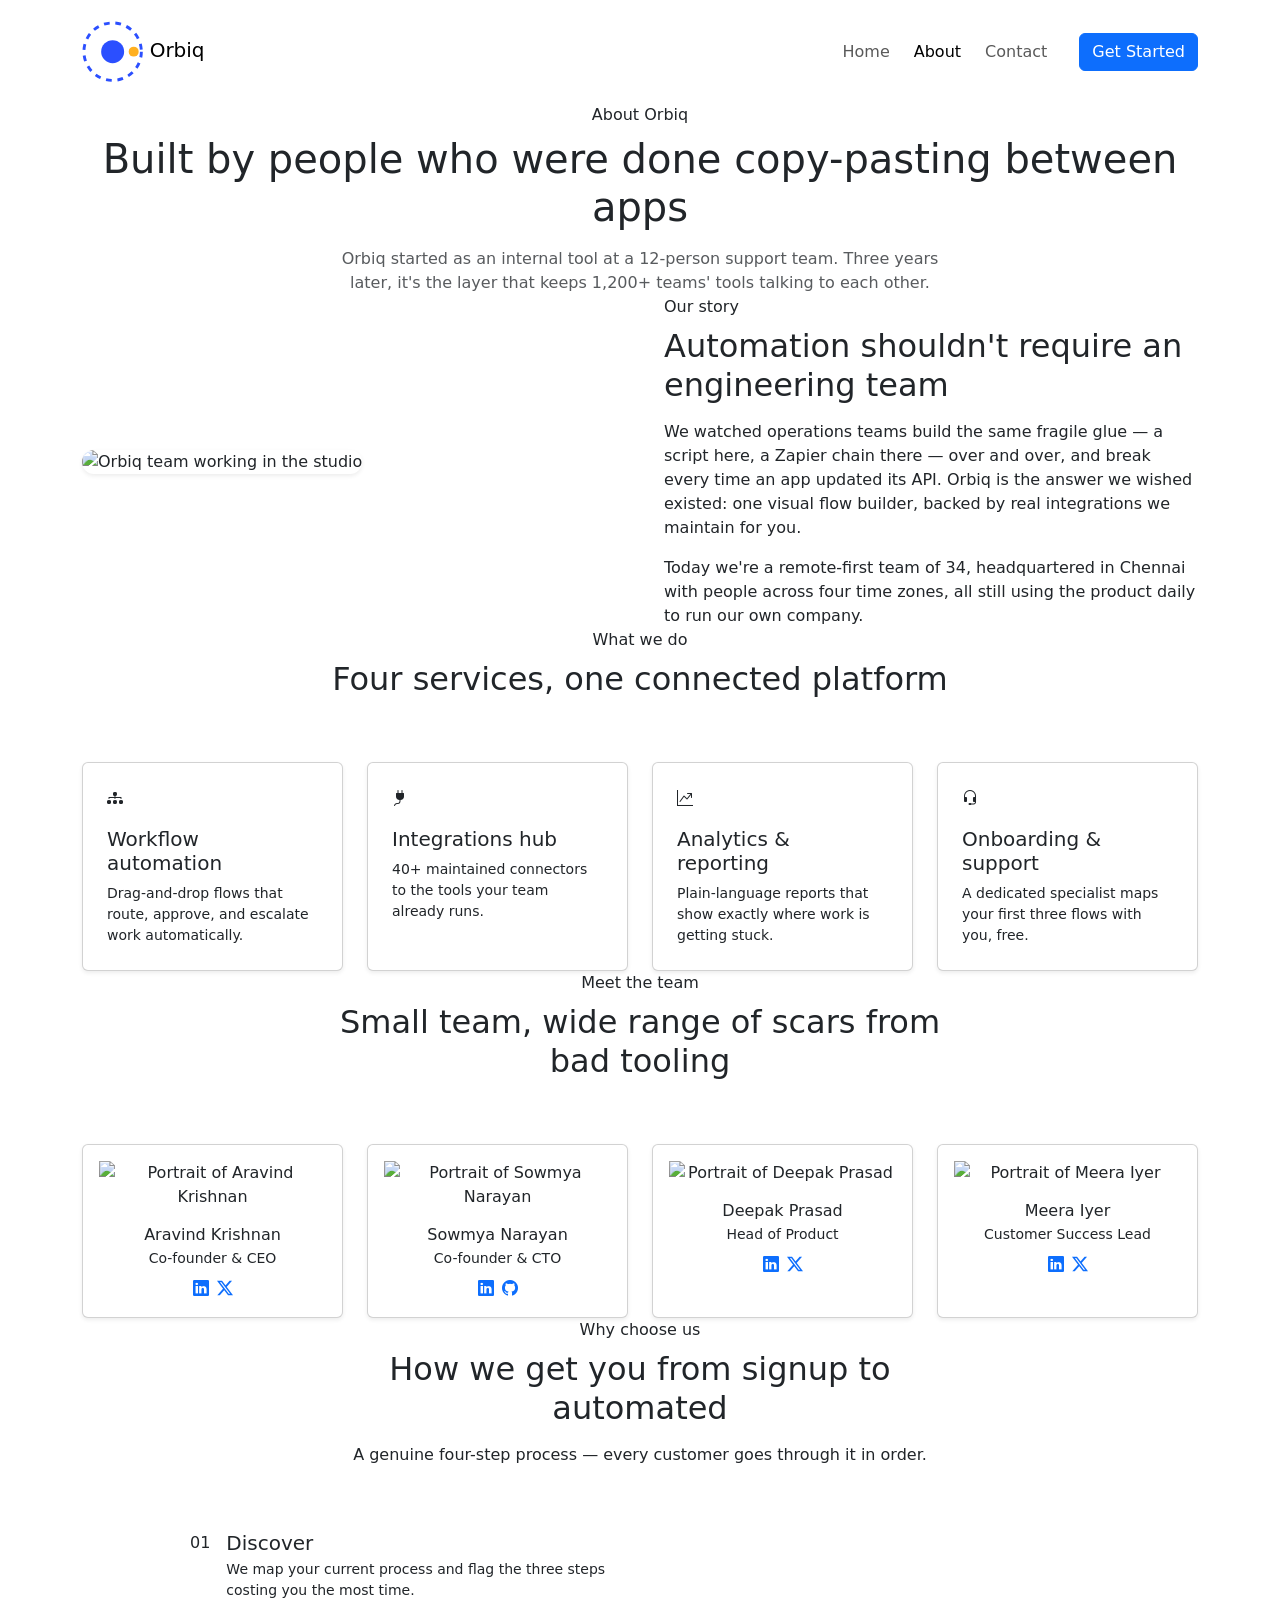
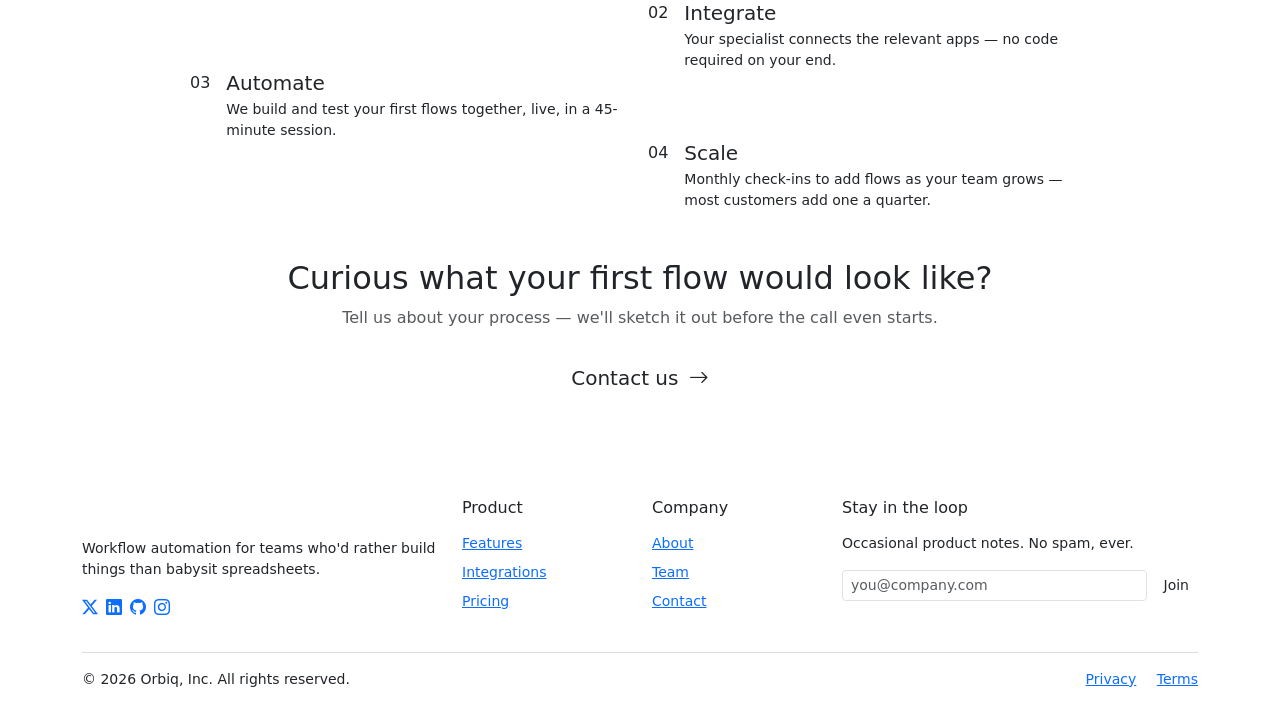
==== task1/about.html @ 512abdff "feat: Adding the Boilerplate" ====
<!DOCTYPE html>
<html lang="en">
<head>
  <meta charset="UTF-8">
  <meta name="viewport" content="width=device-width, initial-scale=1.0">
  <title>About Orbiq — Who we are and how we work</title>
  <meta name="description" content="Learn about Orbiq's mission, services, team, and the process we follow to get you automated.">

  <link href="https://cdn.jsdelivr.net/npm/bootstrap@5.3.3/dist/css/bootstrap.min.css" rel="stylesheet">
  <link rel="stylesheet" href="https://cdn.jsdelivr.net/npm/bootstrap-icons@1.11.3/font/bootstrap-icons.min.css">
  <link rel="preconnect" href="https://fonts.googleapis.com">
  <link href="https://fonts.googleapis.com/css2?family=Space+Grotesk:wght@500;600;700&family=Inter:wght@400;500;600;700&family=IBM+Plex+Mono:wght@500&display=swap" rel="stylesheet">
  <link rel="stylesheet" href="css/style.css">
</head>
<body>

  <!-- ==================== NAVBAR ==================== -->
  <header>
    <nav class="navbar navbar-expand-lg sticky-top py-3">
      <div class="container">
        <a class="navbar-brand" href="index.html">
          <svg class="brand-mark" viewBox="0 0 32 32" fill="none" xmlns="http://www.w3.org/2000/svg" aria-hidden="true">
            <circle cx="16" cy="16" r="15" stroke="#2B4FFF" stroke-width="1.5" stroke-dasharray="3 3"/>
            <circle cx="16" cy="16" r="6" fill="#2B4FFF"/>
            <circle cx="27" cy="16" r="2.6" fill="#FFB020"/>
          </svg>
          Orbiq
        </a>
        <button class="navbar-toggler" type="button" data-bs-toggle="collapse" data-bs-target="#mainNav"
                aria-controls="mainNav" aria-expanded="false" aria-label="Toggle navigation">
          <span class="navbar-toggler-icon"></span>
        </button>
        <div class="collapse navbar-collapse" id="mainNav">
          <ul class="navbar-nav ms-auto align-items-lg-center gap-lg-2">
            <li class="nav-item"><a class="nav-link" href="index.html">Home</a></li>
            <li class="nav-item"><a class="nav-link active" aria-current="page" href="about.html">About</a></li>
            <li class="nav-item"><a class="nav-link" href="contact.html">Contact</a></li>
            <li class="nav-item ms-lg-3 mt-2 mt-lg-0">
              <a class="btn btn-primary" href="contact.html">Get Started</a>
            </li>
          </ul>
        </div>
      </div>
    </nav>
  </header>

  <main>
    <!-- ==================== PAGE HEADER ==================== -->
    <section class="page-header">
      <div class="container text-center">
        <p class="eyebrow mb-2">About Orbiq</p>
        <h1 class="mb-3">Built by people who were done copy-pasting between apps</h1>
        <p class="mb-0 opacity-75 mx-auto" style="max-width: 640px;">
          Orbiq started as an internal tool at a 12-person support team. Three years later,
          it's the layer that keeps 1,200+ teams' tools talking to each other.
        </p>
      </div>
    </section>

    <!-- ==================== INTRO ==================== -->
    <section class="section">
      <div class="container">
        <div class="row align-items-center g-5">
          <div class="col-lg-6">
            <img src="https://placehold.co/640x480/EEF1FF/2B4FFF?text=Orbiq+HQ" class="img-fluid rounded-4 shadow-sm" alt="Orbiq team working in the studio">
          </div>
          <div class="col-lg-6">
            <p class="eyebrow mb-2">Our story</p>
            <h2 class="mb-3">Automation shouldn't require an engineering team</h2>
            <p class="text-muted-2 mb-3">
              We watched operations teams build the same fragile glue — a script here, a Zapier
              chain there — over and over, and break every time an app updated its API. Orbiq
              is the answer we wished existed: one visual flow builder, backed by real
              integrations we maintain for you.
            </p>
            <p class="text-muted-2 mb-0">
              Today we're a remote-first team of 34, headquartered in Chennai with people
              across four time zones, all still using the product daily to run our own company.
            </p>
          </div>
        </div>
      </div>
    </section>

    <!-- ==================== SERVICES ==================== -->
    <section class="section section-surface">
      <div class="container">
        <div class="row justify-content-center text-center mb-5">
          <div class="col-lg-7">
            <p class="eyebrow mb-2">What we do</p>
            <h2 class="mb-3">Four services, one connected platform</h2>
          </div>
        </div>
        <div class="row g-4">
          <div class="col-md-6 col-lg-3">
            <div class="card card-service h-100 p-4 shadow-sm">
              <div class="icon-tile mb-3"><i class="bi bi-diagram-3-fill"></i></div>
              <h3 class="h5">Workflow automation</h3>
              <p class="text-muted-2 mb-0 small">Drag-and-drop flows that route, approve, and escalate work automatically.</p>
            </div>
          </div>
          <div class="col-md-6 col-lg-3">
            <div class="card card-service h-100 p-4 shadow-sm">
              <div class="icon-tile mb-3"><i class="bi bi-plug-fill"></i></div>
              <h3 class="h5">Integrations hub</h3>
              <p class="text-muted-2 mb-0 small">40+ maintained connectors to the tools your team already runs.</p>
            </div>
          </div>
          <div class="col-md-6 col-lg-3">
            <div class="card card-service h-100 p-4 shadow-sm">
              <div class="icon-tile mb-3"><i class="bi bi-graph-up-arrow"></i></div>
              <h3 class="h5">Analytics &amp; reporting</h3>
              <p class="text-muted-2 mb-0 small">Plain-language reports that show exactly where work is getting stuck.</p>
            </div>
          </div>
          <div class="col-md-6 col-lg-3">
            <div class="card card-service h-100 p-4 shadow-sm">
              <div class="icon-tile mb-3"><i class="bi bi-headset"></i></div>
              <h3 class="h5">Onboarding &amp; support</h3>
              <p class="text-muted-2 mb-0 small">A dedicated specialist maps your first three flows with you, free.</p>
            </div>
          </div>
        </div>
      </div>
    </section>

    <!-- ==================== TEAM ==================== -->
    <section class="section" id="team">
      <div class="container">
        <div class="row justify-content-center text-center mb-5">
          <div class="col-lg-7">
            <p class="eyebrow mb-2">Meet the team</p>
            <h2 class="mb-3">Small team, wide range of scars from bad tooling</h2>
          </div>
        </div>
        <div class="row g-4">
          <div class="col-sm-6 col-lg-3">
            <div class="card card-team h-100 p-3 text-center shadow-sm">
              <img src="https://placehold.co/300x300/2B4FFF/FFFFFF?text=AK" class="team-photo mb-3" alt="Portrait of Aravind Krishnan">
              <h3 class="h6 mb-1">Aravind Krishnan</h3>
              <p class="text-muted-2 small mb-2">Co-founder &amp; CEO</p>
              <div class="d-flex justify-content-center gap-2">
                <a href="#" class="text-muted-2" aria-label="Aravind on LinkedIn"><i class="bi bi-linkedin"></i></a>
                <a href="#" class="text-muted-2" aria-label="Aravind on Twitter / X"><i class="bi bi-twitter-x"></i></a>
              </div>
            </div>
          </div>
          <div class="col-sm-6 col-lg-3">
            <div class="card card-team h-100 p-3 text-center shadow-sm">
              <img src="https://placehold.co/300x300/1E3ACC/FFFFFF?text=SN" class="team-photo mb-3" alt="Portrait of Sowmya Narayan">
              <h3 class="h6 mb-1">Sowmya Narayan</h3>
              <p class="text-muted-2 small mb-2">Co-founder &amp; CTO</p>
              <div class="d-flex justify-content-center gap-2">
                <a href="#" class="text-muted-2" aria-label="Sowmya on LinkedIn"><i class="bi bi-linkedin"></i></a>
                <a href="#" class="text-muted-2" aria-label="Sowmya on GitHub"><i class="bi bi-github"></i></a>
              </div>
            </div>
          </div>
          <div class="col-sm-6 col-lg-3">
            <div class="card card-team h-100 p-3 text-center shadow-sm">
              <img src="https://placehold.co/300x300/FFB020/14171F?text=DP" class="team-photo mb-3" alt="Portrait of Deepak Prasad">
              <h3 class="h6 mb-1">Deepak Prasad</h3>
              <p class="text-muted-2 small mb-2">Head of Product</p>
              <div class="d-flex justify-content-center gap-2">
                <a href="#" class="text-muted-2" aria-label="Deepak on LinkedIn"><i class="bi bi-linkedin"></i></a>
                <a href="#" class="text-muted-2" aria-label="Deepak on Twitter / X"><i class="bi bi-twitter-x"></i></a>
              </div>
            </div>
          </div>
          <div class="col-sm-6 col-lg-3">
            <div class="card card-team h-100 p-3 text-center shadow-sm">
              <img src="https://placehold.co/300x300/5B6472/FFFFFF?text=MI" class="team-photo mb-3" alt="Portrait of Meera Iyer">
              <h3 class="h6 mb-1">Meera Iyer</h3>
              <p class="text-muted-2 small mb-2">Customer Success Lead</p>
              <div class="d-flex justify-content-center gap-2">
                <a href="#" class="text-muted-2" aria-label="Meera on LinkedIn"><i class="bi bi-linkedin"></i></a>
                <a href="#" class="text-muted-2" aria-label="Meera on Twitter / X"><i class="bi bi-twitter-x"></i></a>
              </div>
            </div>
          </div>
        </div>
      </div>
    </section>

    <!-- ==================== TIMELINE / HOW WE WORK ==================== -->
    <section class="section section-surface">
      <div class="container">
        <div class="row justify-content-center text-center mb-5">
          <div class="col-lg-7">
            <p class="eyebrow mb-2">Why choose us</p>
            <h2 class="mb-3">How we get you from signup to automated</h2>
            <p class="text-muted-2">A genuine four-step process — every customer goes through it in order.</p>
          </div>
        </div>
        <div class="timeline mx-auto" style="max-width: 900px;">

          <div class="timeline-item row g-3 align-items-start">
            <div class="col-md-6 order-md-1 d-flex gap-3">
              <div class="timeline-badge">01</div>
              <div>
                <h3 class="h5 mb-1">Discover</h3>
                <p class="text-muted-2 mb-0 small">We map your current process and flag the three steps costing you the most time.</p>
              </div>
            </div>
            <div class="col-md-6 order-md-2"></div>
          </div>

          <div class="timeline-item row g-3 align-items-start">
            <div class="col-md-6 order-md-1 d-none d-md-block"></div>
            <div class="col-md-6 order-md-2 d-flex gap-3">
              <div class="timeline-badge">02</div>
              <div>
                <h3 class="h5 mb-1">Integrate</h3>
                <p class="text-muted-2 mb-0 small">Your specialist connects the relevant apps — no code required on your end.</p>
              </div>
            </div>
          </div>

          <div class="timeline-item row g-3 align-items-start">
            <div class="col-md-6 order-md-1 d-flex gap-3">
              <div class="timeline-badge">03</div>
              <div>
                <h3 class="h5 mb-1">Automate</h3>
                <p class="text-muted-2 mb-0 small">We build and test your first flows together, live, in a 45-minute session.</p>
              </div>
            </div>
            <div class="col-md-6 order-md-2 d-none d-md-block"></div>
          </div>

          <div class="timeline-item row g-3 align-items-start mb-0">
            <div class="col-md-6 order-md-1 d-none d-md-block"></div>
            <div class="col-md-6 order-md-2 d-flex gap-3">
              <div class="timeline-badge">04</div>
              <div>
                <h3 class="h5 mb-1">Scale</h3>
                <p class="text-muted-2 mb-0 small">Monthly check-ins to add flows as your team grows — most customers add one a quarter.</p>
              </div>
            </div>
          </div>

        </div>
      </div>
    </section>

    <!-- ==================== CTA ==================== -->
    <section class="section">
      <div class="container">
        <div class="cta-band p-4 p-md-5 text-center">
          <h2 class="mb-2">Curious what your first flow would look like?</h2>
          <p class="mb-4 opacity-75">Tell us about your process — we'll sketch it out before the call even starts.</p>
          <a href="contact.html" class="btn btn-accent btn-lg">Contact us <i class="bi bi-arrow-right ms-1"></i></a>
        </div>
      </div>
    </section>
  </main>

  <!-- ==================== FOOTER ==================== -->
  <footer class="site-footer pt-5 pb-4">
    <div class="container">
      <div class="row g-4">
        <div class="col-lg-4">
          <a class="navbar-brand text-white mb-3 d-inline-flex" href="index.html">
            <svg class="brand-mark" viewBox="0 0 32 32" fill="none" xmlns="http://www.w3.org/2000/svg" aria-hidden="true">
              <circle cx="16" cy="16" r="15" stroke="#FFB020" stroke-width="1.5" stroke-dasharray="3 3"/>
              <circle cx="16" cy="16" r="6" fill="#FFB020"/>
              <circle cx="27" cy="16" r="2.6" fill="#FFFFFF"/>
            </svg>
            Orbiq
          </a>
          <p class="small mb-3">Workflow automation for teams who'd rather build things than babysit spreadsheets.</p>
          <div class="d-flex gap-2">
            <a href="#" class="social-icon" aria-label="Orbiq on Twitter / X"><i class="bi bi-twitter-x"></i></a>
            <a href="#" class="social-icon" aria-label="Orbiq on LinkedIn"><i class="bi bi-linkedin"></i></a>
            <a href="#" class="social-icon" aria-label="Orbiq on GitHub"><i class="bi bi-github"></i></a>
            <a href="#" class="social-icon" aria-label="Orbiq on Instagram"><i class="bi bi-instagram"></i></a>
          </div>
        </div>
        <div class="col-6 col-lg-2">
          <h6 class="mb-3">Product</h6>
          <ul class="list-unstyled small">
            <li class="mb-2"><a href="index.html#features">Features</a></li>
            <li class="mb-2"><a href="about.html">Integrations</a></li>
            <li class="mb-2"><a href="contact.html">Pricing</a></li>
          </ul>
        </div>
        <div class="col-6 col-lg-2">
          <h6 class="mb-3">Company</h6>
          <ul class="list-unstyled small">
            <li class="mb-2"><a href="about.html">About</a></li>
            <li class="mb-2"><a href="about.html#team">Team</a></li>
            <li class="mb-2"><a href="contact.html">Contact</a></li>
          </ul>
        </div>
        <div class="col-lg-4">
          <h6 class="mb-3">Stay in the loop</h6>
          <p class="small mb-3">Occasional product notes. No spam, ever.</p>
          <form class="d-flex gap-2" onsubmit="return false;">
            <label for="footerEmail2" class="visually-hidden">Email address</label>
            <input type="email" id="footerEmail2" class="form-control form-control-sm" placeholder="you@company.com" required>
            <button class="btn btn-sm btn-accent" type="submit">Join</button>
          </form>
        </div>
      </div>
      <hr class="border-secondary mt-4 mb-3">
      <div class="d-flex flex-column flex-sm-row justify-content-between align-items-center small gap-2">
        <span>&copy; 2026 Orbiq, Inc. All rights reserved.</span>
        <span>
          <a href="#" class="me-3">Privacy</a>
          <a href="#">Terms</a>
        </span>
      </div>
    </div>
  </footer>

  <script src="https://cdn.jsdelivr.net/npm/bootstrap@5.3.3/dist/js/bootstrap.bundle.min.js"></script>
</body>
</html>
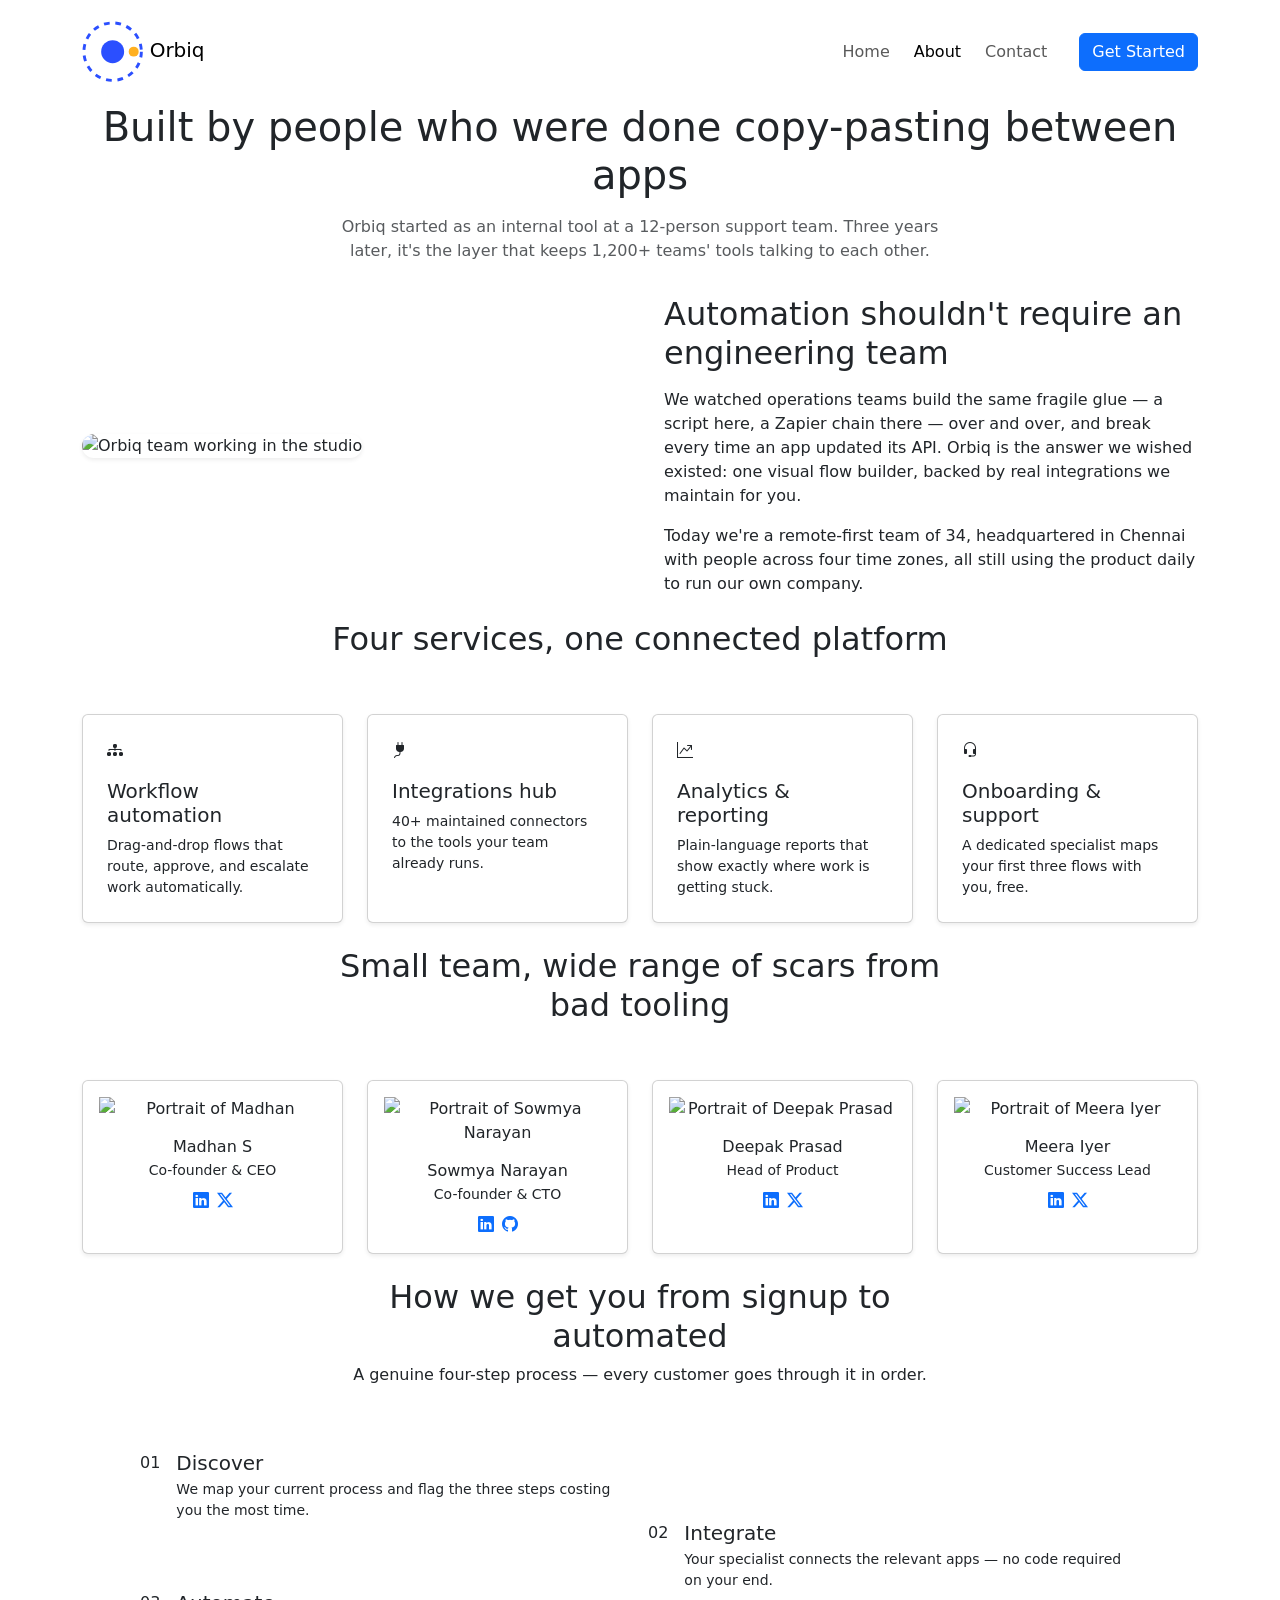
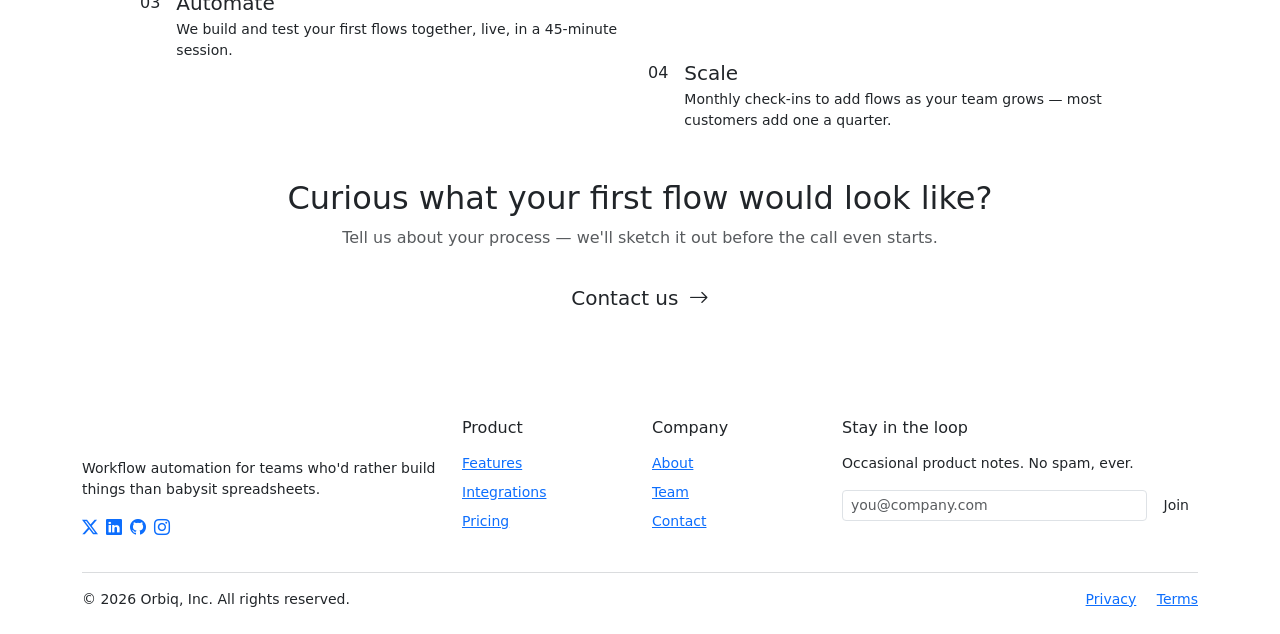
==== commit 1ca4132f: "style: adjust padding and spacing" ====
--- a/task1/about.html
+++ b/task1/about.html
@@ -48,9 +48,9 @@
     <!-- ==================== PAGE HEADER ==================== -->
     <section class="page-header">
       <div class="container text-center">
-        <p class="eyebrow mb-2">About Orbiq</p>
+        <!-- <p class="eyebrow mb-2">About Orbiq</p> -->
         <h1 class="mb-3">Built by people who were done copy-pasting between apps</h1>
-        <p class="mb-0 opacity-75 mx-auto" style="max-width: 640px;">
+        <p class="mb-0 opacity-75 mx-auto" style="max-width: 640px; padding-bottom: 2rem;">
           Orbiq started as an internal tool at a 12-person support team. Three years later,
           it's the layer that keeps 1,200+ teams' tools talking to each other.
         </p>
@@ -65,7 +65,7 @@
             <img src="https://placehold.co/640x480/EEF1FF/2B4FFF?text=Orbiq+HQ" class="img-fluid rounded-4 shadow-sm" alt="Orbiq team working in the studio">
           </div>
           <div class="col-lg-6">
-            <p class="eyebrow mb-2">Our story</p>
+            <!-- <p class="eyebrow mb-2">Our story</p> -->
             <h2 class="mb-3">Automation shouldn't require an engineering team</h2>
             <p class="text-muted-2 mb-3">
               We watched operations teams build the same fragile glue — a script here, a Zapier
@@ -87,8 +87,8 @@
       <div class="container">
         <div class="row justify-content-center text-center mb-5">
           <div class="col-lg-7">
-            <p class="eyebrow mb-2">What we do</p>
-            <h2 class="mb-3">Four services, one connected platform</h2>
+            <!-- <p class="eyebrow mb-2">What we do</p> -->
+            <h2 class="mb-2 mt-4">Four services, one connected platform</h2>
           </div>
         </div>
         <div class="row g-4">
@@ -129,19 +129,19 @@
       <div class="container">
         <div class="row justify-content-center text-center mb-5">
           <div class="col-lg-7">
-            <p class="eyebrow mb-2">Meet the team</p>
-            <h2 class="mb-3">Small team, wide range of scars from bad tooling</h2>
+            <!-- <p class="eyebrow mb-2">Meet the team</p> -->
+            <h2 class="mb-2 mt-4">Small team, wide range of scars from bad tooling</h2>
           </div>
         </div>
         <div class="row g-4">
           <div class="col-sm-6 col-lg-3">
             <div class="card card-team h-100 p-3 text-center shadow-sm">
-              <img src="https://placehold.co/300x300/2B4FFF/FFFFFF?text=AK" class="team-photo mb-3" alt="Portrait of Aravind Krishnan">
-              <h3 class="h6 mb-1">Aravind Krishnan</h3>
+              <img src="https://placehold.co/300x300/2B4FFF/FFFFFF?text=MS" class="team-photo mb-3" alt="Portrait of Madhan">
+              <h3 class="h6 mb-1">Madhan S</h3>
               <p class="text-muted-2 small mb-2">Co-founder &amp; CEO</p>
               <div class="d-flex justify-content-center gap-2">
-                <a href="#" class="text-muted-2" aria-label="Aravind on LinkedIn"><i class="bi bi-linkedin"></i></a>
-                <a href="#" class="text-muted-2" aria-label="Aravind on Twitter / X"><i class="bi bi-twitter-x"></i></a>
+                <a href="#" class="text-muted-2" aria-label="Madhan on LinkedIn"><i class="bi bi-linkedin"></i></a>
+                <a href="#" class="text-muted-2" aria-label="Madhan on Twitter / X"><i class="bi bi-twitter-x"></i></a>
               </div>
             </div>
           </div>
@@ -187,12 +187,12 @@
       <div class="container">
         <div class="row justify-content-center text-center mb-5">
           <div class="col-lg-7">
-            <p class="eyebrow mb-2">Why choose us</p>
-            <h2 class="mb-3">How we get you from signup to automated</h2>
+            <!-- <p class="eyebrow mb-2">Why choose us</p> -->
+            <h2 class="mb-2 mt-4">How we get you from signup to automated</h2>
             <p class="text-muted-2">A genuine four-step process — every customer goes through it in order.</p>
           </div>
         </div>
-        <div class="timeline mx-auto" style="max-width: 900px;">
+        <div class="timeline mx-auto" style="max-width: 1000px;">
 
           <div class="timeline-item row g-3 align-items-start">
             <div class="col-md-6 order-md-1 d-flex gap-3">
